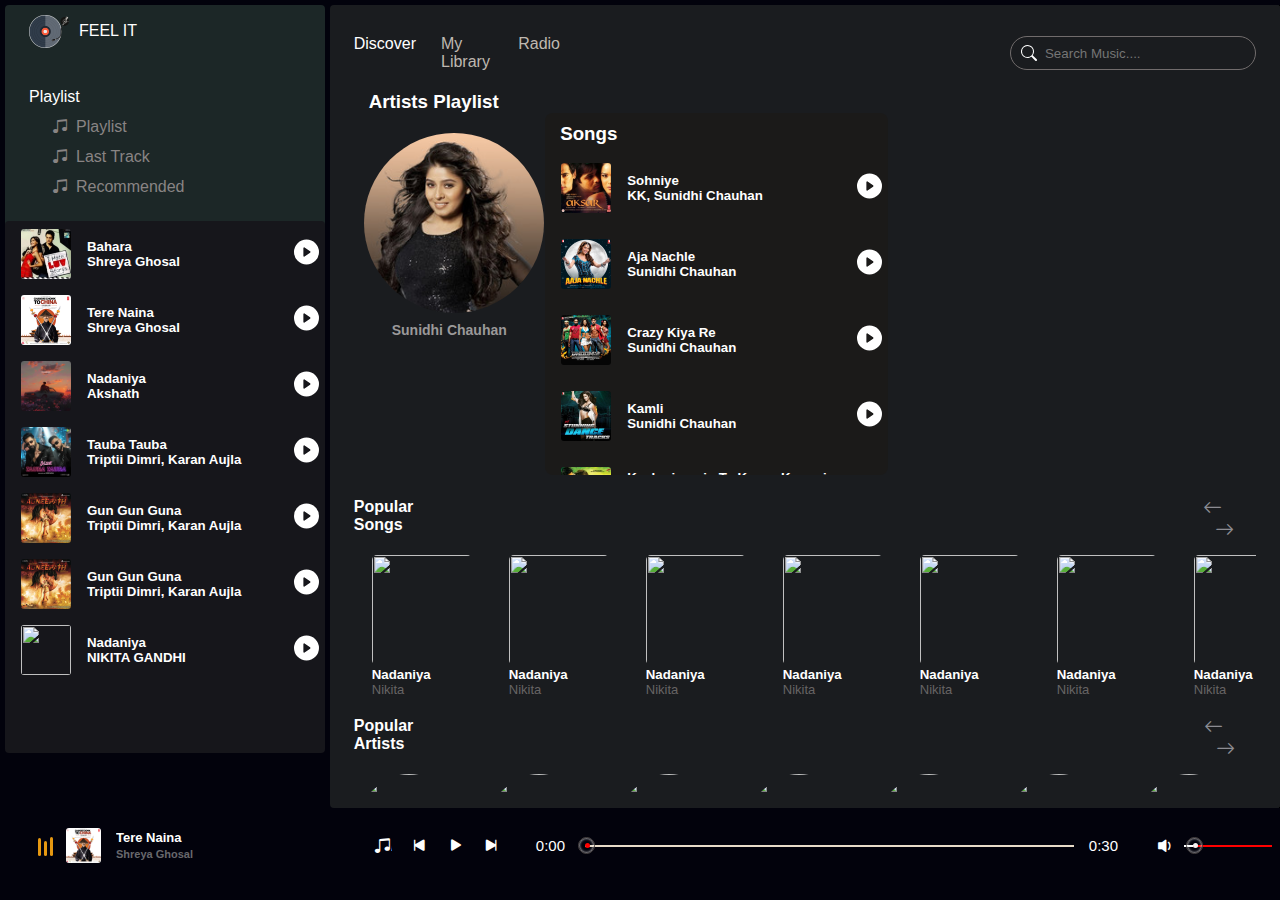
==== Arjit.html @ 0df8376c "first commit" ====
<!DOCTYPE html>
<html lang="en">

<head>
    <meta charset="UTF-8">
    <meta name="viewport" content="width=device-width, initial-scale=1.0">
    <link rel="stylesheet" href="https://cdn.jsdelivr.net/npm/bootstrap-icons@1.11.3/font/bootstrap-icons.min.css">
    <link rel="styleSheet" href="style.css">
    <link rel="styleSheet" href="utility.css">

    <title>Music</title>
</head>

<body>
    <header>
        <div class="left">
            <div class="logo">
                <ul>
                    <li><img src="logo.png">FEEL IT</li>
                </ul>

            </div>
            <h>Playlist</h>
            <div class="Playlist">
                <h4><i class="bi bi-music-note-beamed "></i>Playlist</h4>
                <h4><i class="bi bi-music-note-beamed "></i>Last Track</h4>
                <h4><i class="bi bi-music-note-beamed "></i>Recommended</h4>
            </div>
            <div class="Songs scroll">
                <li class="songItems">
                    <img
                    src="https://img.wynk.in/unsafe/220x220/filters:no_upscale():strip_exif():format(webp)/http://s3.ap-south-1.amazonaws.com/wynk-music-cms/srch_universalmusic/00602465839722_20240517155724165/1715962822778/24UMGIM56452_T1_cvrart.jpg">
                    <h5>Nadaniya
                    <div class="Name">NIKITA GANDHI</div></h5>
                    <h4><img src="play.svg" class="invert hi" id="1"></h4>
                </li>

                <li class="songItems">
                    <img
                    src="https://img.wynk.in/unsafe/220x220/filters:no_upscale():strip_exif():format(webp)/http://s3-ap-south-1.amazonaws.com/wynk-music-cms/srch_universalmusic/music/update/00602448475596_20220826000727783/1661476851/srch_universalmusic_00602448475596-NGA3B2214021.jpg">
                    <h5>Calm Down
                    <div class="Name">Rema, Salena Gomez</div></h5>
                    <h4><img src="play.svg" class="invert hi" id="2"></h4>
                </li>

                <li class="songItems">
                    <img
                    src="https://img.wynk.in/unsafe/220x220/filters:no_upscale():strip_exif():format(webp)/http://s3.ap-south-1.amazonaws.com/wynk-music-cms/srch_universalmusic/00602465839722_20240517155724165/1715962822778/24UMGIM56452_T1_cvrart.jpg">
                    <h5>Nadaniya
                    <div class="Name">NIKITA GANDHI</div></h5>
                    <h4><img src="play.svg" class="invert hi"></h4>
                </li>

                <li class="songItems">
                    <img
                    src="https://img.wynk.in/unsafe/220x220/filters:no_upscale():strip_exif():format(webp)/http://s3.ap-south-1.amazonaws.com/wynk-music-cms/srch_universalmusic/00602465839722_20240517155724165/1715962822778/24UMGIM56452_T1_cvrart.jpg">
                    <h5>Nadaniya
                    <div class="Name">NIKITA GANDHI</div></h5>
                    <h4><img src="play.svg" class="invert hi"></h4>
                </li>

                <li class="songItems">
                    <img
                    src="https://img.wynk.in/unsafe/220x220/filters:no_upscale():strip_exif():format(webp)/http://s3.ap-south-1.amazonaws.com/wynk-music-cms/srch_universalmusic/00602465839722_20240517155724165/1715962822778/24UMGIM56452_T1_cvrart.jpg">
                    <h5>Nadaniya
                    <div class="Name">NIKITA GANDHI</div></h5>
                    <h4><img src="play.svg" class="invert hi"></h4>
                </li>

                <li class="songItems">
                    <img
                    src="https://img.wynk.in/unsafe/220x220/filters:no_upscale():strip_exif():format(webp)/http://s3.ap-south-1.amazonaws.com/wynk-music-cms/srch_universalmusic/00602465839722_20240517155724165/1715962822778/24UMGIM56452_T1_cvrart.jpg">
                    <h5>Nadaniya
                    <div class="Name">NIKITA GANDHI</div></h5>
                    <h4><img src="play.svg" class="invert hi"></h4>
                </li>

                <li class="songItems">
                    <img
                    src="https://img.wynk.in/unsafe/220x220/filters:no_upscale():strip_exif():format(webp)/http://s3.ap-south-1.amazonaws.com/wynk-music-cms/srch_universalmusic/00602465839722_20240517155724165/1715962822778/24UMGIM56452_T1_cvrart.jpg">
                    <h5>Nadaniya
                    <div class="Name">NIKITA GANDHI</div></h5>
                    <h4><img src="play.svg" class="invert hi"></h4>
                </li>

            </div>
        </div>


    


        <div class="right">
            <nav>
                <ul>
                    <li>Discover</li>
                    <li>My Library</li>
                    <li>Radio</li>
                </ul>
                <div class="search">
                    <img src="search.svg" class="invert">
                    <input type="text" placeholder="Search Music....">
                </div>
            </nav>






            <div class="content">
                <h3>Artists Playlist</h3>
                <div class="ArtistsPlaylist">
                <div class="left_Art">
                    <img src="Artist/Sunidhi.jpg">
                    <h4>Sunidhi Chauhan</h4>
                </div>
                <div class="right_Art">
                    <div class="art">
                        <h3>Songs</h3>
                        <li class="art_songs">
                            <img
                            src="https://img.wynk.in/unsafe/220x220/filters:no_upscale():strip_exif():format(webp)/http://s3.ap-south-1.amazonaws.com/wynk-music-cms/srch_universalmusic/00602465839722_20240517155724165/1715962822778/24UMGIM56452_T1_cvrart.jpg">
                            <h5>Nadaniya
                            <div class="Name">NIKITA GANDHI</div></h5>
                            <h4><img src="play.svg" class="invert hi" id="101"></h4>
                        </li>
        
                        <li class="art_songs">
                            <img
                            src="https://img.wynk.in/unsafe/220x220/filters:no_upscale():strip_exif():format(webp)/http://s3.ap-south-1.amazonaws.com/wynk-music-cms/srch_universalmusic/00602465839722_20240517155724165/1715962822778/24UMGIM56452_T1_cvrart.jpg">
                            <h5>Nadaniya
                            <div class="Name">NIKITA GANDHI</div></h5>
                            <h4><img src="play.svg" class="invert hi" id="102"></h4>
                        </li>
                        <li class="art_songs">
                            <img
                            src="https://img.wynk.in/unsafe/220x220/filters:no_upscale():strip_exif():format(webp)/http://s3.ap-south-1.amazonaws.com/wynk-music-cms/srch_universalmusic/00602465839722_20240517155724165/1715962822778/24UMGIM56452_T1_cvrart.jpg">
                            <h5>Nadaniya
                            <div class="Name">NIKITA GANDHI</div></h5>
                            <h4><img src="play.svg" class="invert hi" id="103"></h4>
                        </li>
                        <li class="art_songs">
                            <img
                            src="https://img.wynk.in/unsafe/220x220/filters:no_upscale():strip_exif():format(webp)/http://s3.ap-south-1.amazonaws.com/wynk-music-cms/srch_universalmusic/00602465839722_20240517155724165/1715962822778/24UMGIM56452_T1_cvrart.jpg">
                            <h5>Nadaniya
                            <div class="Name">NIKITA GANDHI</div></h5>
                            <h4><img src="play.svg" class="invert hi" id="104"></h4>
                        </li>
                        <li class="art_songs">
                            <img
                            src="https://img.wynk.in/unsafe/220x220/filters:no_upscale():strip_exif():format(webp)/http://s3.ap-south-1.amazonaws.com/wynk-music-cms/srch_universalmusic/00602465839722_20240517155724165/1715962822778/24UMGIM56452_T1_cvrart.jpg">
                            <h5>Nadaniya
                            <div class="Name">NIKITA GANDHI</div></h5>
                            <h4><img src="play.svg" class="invert hi" id="105"></h4>
                        </li>
                        <li class="art_songs">
                            <img
                            src="https://img.wynk.in/unsafe/220x220/filters:no_upscale():strip_exif():format(webp)/http://s3.ap-south-1.amazonaws.com/wynk-music-cms/srch_universalmusic/00602465839722_20240517155724165/1715962822778/24UMGIM56452_T1_cvrart.jpg">
                            <h5>Nadaniya
                            <div class="Name">NIKITA GANDHI</div></h5>
                            <h4><img src="play.svg" class="invert hi" id="106"></h4>
                        </li>
                    </div>
                </div>
            </div>
            </div>




            <div class="popular">
                <div class="h4">
                    <h4>Popular Songs</h4>
                    <div class="btn">
                        <i class="bi bi-arrow-left" id="pop_left"></i>
                        <i class="bi bi-arrow-right" id="pop_right"></i>
                    </div>
                </div>



                <div class="popSongs">
                    <li class="songItem">
                        <div class="image_play">
                            <img src="https://img.wynk.in/unsafe/220x220/filters:no_upscale():strip_exif():format(webp)/http://s3.ap-south-1.amazonaws.com/wynk-music-cms/srch_universalmusic/00602465839722_20240517155724165/1715962822778/24UMGIM56452_T1_cvrart.jpg" class="img">
                            <img src="play.svg" id="2" class="bi">

                            
                        </div>
                        <h5>Nadaniya</h5>
                        <div class="subtitle">Nikita</div>
                    </li>

                    <li class="songItem">
                        <div class="image_play">
                            <img src="https://img.wynk.in/unsafe/220x220/filters:no_upscale():strip_exif():format(webp)/http://s3.ap-south-1.amazonaws.com/wynk-music-cms/srch_universalmusic/00602465839722_20240517155724165/1715962822778/24UMGIM56452_T1_cvrart.jpg" class="img">
                            <img src="play.svg" id="2" class="bi">

                            
                        </div>
                        <h5>Nadaniya</h5>
                        <div class="subtitle">Nikita</div>
                    </li>

                    <li class="songItem">
                        <div class="image_play">
                            <img src="https://img.wynk.in/unsafe/220x220/filters:no_upscale():strip_exif():format(webp)/http://s3.ap-south-1.amazonaws.com/wynk-music-cms/srch_universalmusic/00602465839722_20240517155724165/1715962822778/24UMGIM56452_T1_cvrart.jpg" class="img">
                            <img src="play.svg" id="2" class="bi">

                            
                        </div>
                        <h5>Nadaniya</h5>
                        <div class="subtitle">Nikita</div>
                    </li>

                   
                    <li class="songItem">
                        <div class="image_play">
                            <img src="https://img.wynk.in/unsafe/220x220/filters:no_upscale():strip_exif():format(webp)/http://s3.ap-south-1.amazonaws.com/wynk-music-cms/srch_universalmusic/00602465839722_20240517155724165/1715962822778/24UMGIM56452_T1_cvrart.jpg" class="img">
                            <img src="play.svg" id="2" class="bi">

                            
                        </div>
                        <h5>Nadaniya</h5>
                        <div class="subtitle">Nikita</div>
                    </li>

                    <li class="songItem">
                        <div class="image_play">
                            <img src="https://img.wynk.in/unsafe/220x220/filters:no_upscale():strip_exif():format(webp)/http://s3.ap-south-1.amazonaws.com/wynk-music-cms/srch_universalmusic/00602465839722_20240517155724165/1715962822778/24UMGIM56452_T1_cvrart.jpg" class="img">
                            <img src="play.svg" id="2" class="bi">

                            
                        </div>
                        <h5>Nadaniya</h5>
                        <div class="subtitle">Nikita</div>
                    </li>

                    <li class="songItem">
                        <div class="image_play">
                            <img src="https://img.wynk.in/unsafe/220x220/filters:no_upscale():strip_exif():format(webp)/http://s3.ap-south-1.amazonaws.com/wynk-music-cms/srch_universalmusic/00602465839722_20240517155724165/1715962822778/24UMGIM56452_T1_cvrart.jpg" class="img">
                            <img src="play.svg" id="2" class="bi">

                            
                        </div>
                        <h5>Nadaniya</h5>
                        <div class="subtitle">Nikita</div>
                    </li>
                    <li class="songItem">
                        <div class="image_play">
                            <img src="https://img.wynk.in/unsafe/220x220/filters:no_upscale():strip_exif():format(webp)/http://s3.ap-south-1.amazonaws.com/wynk-music-cms/srch_universalmusic/00602465839722_20240517155724165/1715962822778/24UMGIM56452_T1_cvrart.jpg" class="img">
                            <img src="play.svg" id="2" class="bi">

                            
                        </div>
                        <h5>Nadaniya</h5>
                        <div class="subtitle">Nikita</div>
                    </li>


                    <li class="songItem">
                        <div class="image_play">
                            <img src="https://img.wynk.in/unsafe/220x220/filters:no_upscale():strip_exif():format(webp)/http://s3.ap-south-1.amazonaws.com/wynk-music-cms/srch_universalmusic/00602465839722_20240517155724165/1715962822778/24UMGIM56452_T1_cvrart.jpg" class="img">
                            <img src="play.svg" id="2" class="bi">

                            
                        </div>
                        <h5>Nadaniya</h5>
                        <div class="subtitle">Nikita</div>
                    </li>
                    <li class="songItem">
                        <div class="image_play">
                            <img src="https://img.wynk.in/unsafe/220x220/filters:no_upscale():strip_exif():format(webp)/http://s3.ap-south-1.amazonaws.com/wynk-music-cms/srch_universalmusic/00602465839722_20240517155724165/1715962822778/24UMGIM56452_T1_cvrart.jpg" class="img">
                            <img src="play.svg" id="2" class="bi">

                            
                        </div>
                        <h5>Nadaniya</h5>
                        <div class="subtitle">Nikita</div>
                    </li>
                    <li class="songItem">
                        <div class="image_play">
                            <img src="https://img.wynk.in/unsafe/220x220/filters:no_upscale():strip_exif():format(webp)/http://s3.ap-south-1.amazonaws.com/wynk-music-cms/srch_universalmusic/00602465839722_20240517155724165/1715962822778/24UMGIM56452_T1_cvrart.jpg" class="img">
                            <img src="play.svg" id="2" class="bi">

                            
                        </div>
                        <h5>Nadaniya</h5>
                        <div class="subtitle">Nikita</div>
                    </li>
                    <li class="songItem">
                        <div class="image_play">
                            <img src="https://img.wynk.in/unsafe/220x220/filters:no_upscale():strip_exif():format(webp)/http://s3.ap-south-1.amazonaws.com/wynk-music-cms/srch_universalmusic/00602465839722_20240517155724165/1715962822778/24UMGIM56452_T1_cvrart.jpg" class="img">
                            <img src="play.svg" id="2" class="bi">

                            
                        </div>
                        <h5>Nadaniya</h5>
                        <div class="subtitle">Nikita</div>
                    </li>
                    <li class="songItem">
                        <div class="image_play">
                            <img src="https://img.wynk.in/unsafe/220x220/filters:no_upscale():strip_exif():format(webp)/http://s3.ap-south-1.amazonaws.com/wynk-music-cms/srch_universalmusic/00602465839722_20240517155724165/1715962822778/24UMGIM56452_T1_cvrart.jpg" class="img">
                            <img src="play.svg" id="2" class="bi">

                            
                        </div>
                        <h5>Nadaniya</h5>
                        <div class="subtitle">Nikita</div>
                    </li>
                    <li class="songItem">
                        <div class="image_play">
                            <img src="https://img.wynk.in/unsafe/220x220/filters:no_upscale():strip_exif():format(webp)/http://s3.ap-south-1.amazonaws.com/wynk-music-cms/srch_universalmusic/00602465839722_20240517155724165/1715962822778/24UMGIM56452_T1_cvrart.jpg" class="img">
                            <img src="play.svg" id="2" class="bi">

                            
                        </div>
                        <h5>Nadaniya</h5>
                        <div class="subtitle">Nikita</div>
                    </li>
                    <li class="songItem">
                        <div class="image_play">
                            <img src="https://img.wynk.in/unsafe/220x220/filters:no_upscale():strip_exif():format(webp)/http://s3.ap-south-1.amazonaws.com/wynk-music-cms/srch_universalmusic/00602465839722_20240517155724165/1715962822778/24UMGIM56452_T1_cvrart.jpg" class="img">
                            <img src="play.svg" id="2" class="bi">

                            
                        </div>
                        <h5>Nadaniya</h5>
                        <div class="subtitle">Nikita</div>
                    </li>
                    <li class="songItem">
                        <div class="image_play">
                            <img src="https://img.wynk.in/unsafe/220x220/filters:no_upscale():strip_exif():format(webp)/http://s3.ap-south-1.amazonaws.com/wynk-music-cms/srch_universalmusic/00602465839722_20240517155724165/1715962822778/24UMGIM56452_T1_cvrart.jpg" class="img">
                            <img src="play.svg" id="2" class="bi">

                            
                        </div>
                        <h5>Nadaniya</h5>
                        <div class="subtitle">Nikita</div>
                    </li>
                    <li class="songItem">
                        <div class="image_play">
                            <img src="https://img.wynk.in/unsafe/220x220/filters:no_upscale():strip_exif():format(webp)/http://s3.ap-south-1.amazonaws.com/wynk-music-cms/srch_universalmusic/00602465839722_20240517155724165/1715962822778/24UMGIM56452_T1_cvrart.jpg" class="img">
                            <img src="play.svg" id="2" class="bi">

                            
                        </div>
                        <h5>Nadaniya</h5>
                        <div class="subtitle">Nikita</div>
                    </li>
                    <li class="songItem">
                        <div class="image_play">
                            <img src="https://img.wynk.in/unsafe/220x220/filters:no_upscale():strip_exif():format(webp)/http://s3.ap-south-1.amazonaws.com/wynk-music-cms/srch_universalmusic/00602465839722_20240517155724165/1715962822778/24UMGIM56452_T1_cvrart.jpg" class="img">
                            <img src="play.svg" id="2" class="bi">

                            
                        </div>
                        <h5>Nadaniya</h5>
                        <div class="subtitle">Nikita</div>
                    </li>
                    <li class="songItem">
                        <div class="image_play">
                            <img src="https://img.wynk.in/unsafe/220x220/filters:no_upscale():strip_exif():format(webp)/http://s3.ap-south-1.amazonaws.com/wynk-music-cms/srch_universalmusic/00602465839722_20240517155724165/1715962822778/24UMGIM56452_T1_cvrart.jpg" class="img">
                            <img src="play.svg" id="2" class="bi">

                            
                        </div>
                        <h5>Nadaniya</h5>
                        <div class="subtitle">Nikita</div>
                    </li>
                    <li class="songItem">
                        <div class="image_play">
                            <img src="https://img.wynk.in/unsafe/220x220/filters:no_upscale():strip_exif():format(webp)/http://s3.ap-south-1.amazonaws.com/wynk-music-cms/srch_universalmusic/00602465839722_20240517155724165/1715962822778/24UMGIM56452_T1_cvrart.jpg" class="img">
                            <img src="play.svg" id="2" class="bi">

                            
                        </div>
                        <h5>Nadaniya</h5>
                        <div class="subtitle">Nikita</div>
                    </li>
                    <li class="songItem">
                        <div class="image_play">
                            <img src="https://img.wynk.in/unsafe/220x220/filters:no_upscale():strip_exif():format(webp)/http://s3.ap-south-1.amazonaws.com/wynk-music-cms/srch_universalmusic/00602465839722_20240517155724165/1715962822778/24UMGIM56452_T1_cvrart.jpg" class="img">
                            <img src="play.svg" id="2" class="bi">

                            
                        </div>
                        <h5>Nadaniya</h5>
                        <div class="subtitle">Nikita</div>
                    </li>
                    <li class="songItem">
                        <div class="image_play">
                            <img src="https://img.wynk.in/unsafe/220x220/filters:no_upscale():strip_exif():format(webp)/http://s3.ap-south-1.amazonaws.com/wynk-music-cms/srch_universalmusic/00602465839722_20240517155724165/1715962822778/24UMGIM56452_T1_cvrart.jpg" class="img">
                            <img src="play.svg" id="2" class="bi">

                            
                        </div>
                        <h5>Nadaniya</h5>
                        <div class="subtitle">Nikita</div>
                    </li>
                    <li class="songItem">
                        <div class="image_play">
                            <img src="https://img.wynk.in/unsafe/220x220/filters:no_upscale():strip_exif():format(webp)/http://s3.ap-south-1.amazonaws.com/wynk-music-cms/srch_universalmusic/00602465839722_20240517155724165/1715962822778/24UMGIM56452_T1_cvrart.jpg" class="img">
                            <img src="play.svg" id="2" class="bi">

                            
                        </div>
                        <h5>Nadaniya</h5>
                        <div class="subtitle">Nikita</div>
                    </li>
                    

                   

                   
                </div>
            </div>


        <div class="artists">
            <div class="h4">
                <h4>Popular Artists</h4>
                <div class="btn">
                    <i class="bi bi-arrow-left" id="items_left"></i>
                    <i class="bi bi-arrow-right" id="items_right"></i>
                </div>
            </div>
            <div class="items">
                <li>
                    <img src="https://a10.gaanacdn.com/gn_img/artists/Dk9KNk23Bx/k9KNqJJbBx/size_m_1716815348.webp"   >
                    <h5>Arjit Singh</h5>
                </li>

                <li>
                    <img src="https://a10.gaanacdn.com/gn_img/artists/Dk9KNk23Bx/k9KNqJJbBx/size_m_1716815348.webp"   >
                    <h5>Arjit Singh</h5>
                </li>

                <li>
                    <img src="https://a10.gaanacdn.com/gn_img/artists/Dk9KNk23Bx/k9KNqJJbBx/size_m_1716815348.webp"   >
                    <h5>Arjit Singh</h5>
                </li>


                <li>
                    <img src="https://a10.gaanacdn.com/gn_img/artists/Dk9KNk23Bx/k9KNqJJbBx/size_m_1716815348.webp"   >
                    <h5>Arjit Singh</h5>
                </li>


                <li>
                    <img src="https://a10.gaanacdn.com/gn_img/artists/Dk9KNk23Bx/k9KNqJJbBx/size_m_1716815348.webp"   >
                    <h5>Arjit Singh</h5>
                </li>


                <li>
                    <img src="https://a10.gaanacdn.com/gn_img/artists/Dk9KNk23Bx/k9KNqJJbBx/size_m_1716815348.webp"   >
                    <h5>Arjit Singh</h5>
                </li>


                <li>
                    <img src="https://a10.gaanacdn.com/gn_img/artists/Dk9KNk23Bx/k9KNqJJbBx/size_m_1716815348.webp"   >
                    <h5>Arjit Singh</h5>
                </li>


                <li>
                    <img src="https://a10.gaanacdn.com/gn_img/artists/Dk9KNk23Bx/k9KNqJJbBx/size_m_1716815348.webp"   >
                    <h5>Arjit Singh</h5>
                </li>



                <li>
                    <img src="https://a10.gaanacdn.com/gn_img/artists/10q3Z1K52r/10q3Z1K52r/size_m_1717411303.jpg"   >
                    <h5>Shreya Ghoshal</h5>
                </li>

                <li>
                    <img src="https://a10.gaanacdn.com/gn_img/artists/BZgWoOW2d9/BZgWoOW2d9/size_m_1720183416.jpg"   >
                    <h5>Sunidhi </h5>
                </li>

                <li>
                    <img src="https://img.wynk.in/unsafe/248x248/filters:no_upscale():strip_exif():format(webp)/http://s3.ap-south-1.amazonaws.com/discovery-prod-zion/zion/1696452998645-KK.png"   >
                    <h5>KK</h5>
                </li>

                <li>
                    <img src="https://a10.gaanacdn.com/gn_img/artists/21GWwrR3pk/1GWwknpWpk/size_m_1714043257.jpg" >
                    <h5>Atif Aslam</h5>
                </li>

                <li>
                    <img src=https://img.wynk.in/unsafe/248x248/filters:no_upscale():strip_exif():format(webp)/http://s3.ap-south-1.amazonaws.com/discovery-prod-zion/zion/1696453099940-Nikhita_Gandhi.png>
                    <h5>Nikhita Gandhi</h5>
                </li>

                <li>
                    <img src="https://a10.gaanacdn.com/gn_img/artists/Dk9KNk23Bx/k9KNqJJbBx/size_m_1716815348.webp"   >
                    <h5>Arjit Singh</h5>
                </li>

                <li>
                    <img src="https://a10.gaanacdn.com/gn_img/artists/Dk9KNk23Bx/k9KNqJJbBx/size_m_1716815348.webp"   >
                    <h5>Arjit Singh</h5>
                </li>
                
            </div>
        </div>
        </div>
    </header>






    <div class="play">
        <div class="wave" id="wave">
            <div class="wave1"></div>
            <div class="wave1"></div>
            <div class="wave1"></div>
        </div>
        <img src="img/img2.jpg" id="poster">
        <h5 id="tittle">
            Tere Naina
            <div class="sub-tittle">Shreya Ghosal</div>
        </h5>
        <div class="icons">
            <i class="bi shuffle bi-music-note-beamed">next</i>
            <i class="bi bi-skip-start-fill"></i>
            <i class="bi bi-play-fill" id="master_play"></i>
            <i class="bi bi-skip-end-fill"></i>
        </div>
        <span id="currentStart">0:00</span>
        <div class="bar">
            <input type="range" id="seek" min="0" max="100">
            <div class="bar2" id="bar2"></div>
            <div class="dot" id="dot"></div>
        </div>
        <div id="currentEnd">0:30</div>
        <div class="vol_btn">
            <i class="bi bi-volume-down-fill" id="vol_icon"></i>
        </div>
        <div class="vol">
            <input type="range" min="0" max="100" id="vol">
            <div class="vol_bar" id="vol_bar"></div>
            <div class="dot" id="vol_dot"></div>

        </div>
    </div>
    
    <script src="arjit.js"></script>

</body>

</html>
---- style.css ----
header{
    width: 100%;
    height: 92%;
    display: flex;    
}

header .left{
    width: 25%;
    margin-left: 5px;
    margin-top: 5px;
    border-radius: 4px;
    height: 32%;
    background-color: rgb(28, 39, 39);
}



header .right{
    margin-top: 5px;
    margin-left: 5px;
    border-radius: 4px;  
    width: 75%;
    height: 97%;
    background-color: rgb(26, 28, 31);
    overflow-y: scroll;
}



header .left h{
    display: flex;
    color: white;
    font-weight: 500;
    margin: 40px 0 0 24px;
    
}



header .logo img{
    margin-left: 24px;
    width: 40px;   
}

.logo ul li{
    margin-top: 10px;
    gap: 10px;
    color: white;   
    display: flex;
    align-items: center;   
}

header .Playlist{
    margin-top: 0px;   
    margin-left: 35px;
}

.invert{
    filter: invert(1);
}

header .Playlist h4{
    margin: 12px;
    color: rgb(137, 132, 132);
    gap: 8px;
    display: flex;
    align-items: center;
    font-size: medium;
    font-weight: 400;
    cursor: pointer;
}

header .Playlist h4:hover{
    color: white;
}

header .left .Songs{
    margin-top: 25px;
    border-radius: 4px;   
    height: 201%;
    background-color: rgb(22, 22, 27);
    overflow-y: scroll;
}


header .Songs li{   
    position: relative;
    gap: 16px;
    list-style: none;
    padding: 6px;
    border-radius:3px ;
    color: white;
    align-items: center;
    cursor: pointer;
    display: flex;
}



header .Songs li:hover{
    background-color: rgb(41, 41, 50);
}

header .Songs .songItems  img{   
    margin-left: 10px;
    width: 50px;
    height: 50px;
    border-radius: 3px;   
}

header .Songs .songItems h5{
    overflow: hide;
    width: 210px;
       
}

header .Songs .songItems h4 img{
    width: 25px;   
}
 

.play{
    display: flex;
    align-items: center;
    padding: 0 8px;
    margin-left: 30px;
}

.play .wave{   
    height: 30px;
    padding-bottom: 5px;
    display: flex;
    align-items: flex-end;    
}

.play .wave .wave1{
    width: 3px;
    height: 18px;
    background-color: rgb(230, 152, 17);
    margin-right: 3px;
    animation: unset;
    border-radius: 6px;
}

.play .wave .wave1:nth-child(2){
    height: 15px;
    animation-delay: .2s;
    
}

.play .wave .wave1:nth-child(3){
    height: 19px;
    animation-delay: .3s;
}

@keyframes wave{
    0%{
       height: 10px; 
    }
    50%{
        height: 18px; 
     }
    100%{
        height: 5px; 
     }
}

/*Java script classes*/

.play .active .wave1{    
    animation: wave .5s linear infinite;
   
}

.play .active .wave1:nth-child(2){
    
    animation-delay: .2s;
    
}

.play .active .wave1:nth-child(3){
    
    animation-delay: .3s;
}

.play img{
    margin-left: 10px;
    width: 35px;
    height: 35px;
    border-radius: 3px;
}

.play h5{
    color: white;
    margin-left: 15px;   
    overflow: hidden;
    width: 180px;
    font-size: 13px;
    line-height: 17px;
    text-overflow: ellipsis;
    white-space: nowrap;
    
}

.play h5 .sub-tittle{
    color: rgb(104, 104, 108);
    font-size: 11px;
    text-overflow: ellipsis;
    white-space: nowrap;
    overflow: hidden;
}

header .right nav{
    display: flex;
    align-items: center;
    margin: auto;
    width: 95%;
    height: 7%;
    color: white;
    margin-top: 20px;
}

header .right nav ul{
    display: flex;
    list-style: none;
    gap: 25px;

}

header .right nav ul li{
    cursor: pointer;
    color: rgb(191, 184, 176);
    transition: .1s linear;
}

header .right nav ul li:hover{
    color: white;
}

header .right nav ul li:nth-child(1){
    color: white;
}

header .right nav .search{
    position: relative;
    margin-left: 450px;
    display: flex;
    align-items: center;
    width: 30%;
    height: 60%;
    border: 1px solid rgb(113, 108, 108);
    padding: 1px 10px;
    border-radius: 20px;
    gap: 8px;
}

header .right nav .search .search_results{
    position: absolute;
    margin-top: 240px;
    width: 98%;
    height: 200px;
    overflow-y: scroll;
    
    border-radius: 10px;
}

header .right nav .search .search_results::-webkit-scrollbar{
    display: none;
}

header .right nav .search .search_results .card{
    width: 100%;
    min-height: 45px;
    border-radius: 3px;
   
    background-color: rgb(113, 108, 108,.1);
    display: flex;
    align-items: center;
    margin-bottom: 5px;
    text-decoration: none;
}

header .right nav .search .search_results .card img{
    margin-left: 5px;
    width: 35px;
    height: 35px;
    border-radius: 3px;
}

header .right nav .search .search_results .card .content{
    width: 80%;
    height: 100%;
    font-size: 13px;
    font-weight: 600;
}

header .right nav .search .search_results .card .content .subtittle{
    color: rgb(142, 139, 136);
    font-size: 12px;
    font-weight: 500;
}

header .right nav .search input{
    background-color: rgb(26, 28, 31);;
    border: none;
    outline: none;
    color: white;
    width: 100%;
}



.popular {
    width: 95%;
    height: auto;
    padding-top: 5px;
    margin: auto;
   
}

.popular .h4{
    display: flex;
    gap: 82%
}

.popular .h4 h4{
    color: white;
}

.popular .h4 .bi{
    color: rgb(140, 140, 146);
    cursor: pointer;
    font-size: larger;
    font-weight: bolder;
    
}

.popular .h4 .bi:hover{
    color: white;
}

.popular .bi-arrow-right{
    margin-left: 12px;
}

.popSongs{
    width: 100%;
    height: 160px;
    display : flex;
    overflow: auto;
    scroll-behavior: smooth;
}

.popSongs::-webkit-scrollbar{
    display: none;
}

.popSongs li{
    min-width: 137px;
    height: 160px;
    list-style-type: none;
   
    transition: .3s linear;
    padding-top: 5px;
    padding: 18px;
    border-radius: 5px;
}

.popSongs li:hover{
    background-color: rgb(46, 44, 44);
}

.popSongs .image_play{
    position: relative;
    width: 100px;
    height: 100px;
    display: flex;
    align-items: center;
    justify-content: center;
}

.popSongs .image_play .img{
    width: 110%;
    height: 110%;
    border-radius: 5px;

}

.popSongs .image_play .bi{
    position: absolute;
    width: 30px;
    cursor: pointer;
    transition: .2s linear;
    opacity: 0;
}

.popSongs li:hover .image_play .bi{
    opacity: 1;
}

.popSongs h5{
    color : white;
    margin-top: 7px;   
    width: 98px;
    overflow: hidden;
    white-space: nowrap;
    text-overflow: ellipsis;
    
}

.popSongs .subtitle{
    color: rgb(103, 100, 100);  
    font-size: 13px;
    overflow: hidden;
    width: 98px;
    white-space: nowrap;
    text-overflow: ellipsis;
    
}



.artists{
    width: 95%;
    height: auto;
    margin: auto;
    margin-top: 15px;
}

.artists .h4{
    display: flex;
    gap: 82%
}

.artists .h4 h4{
    color: white;
}

.artists .h4 .bi{
    color: rgb(140, 140, 146);
    cursor: pointer;
    font-size: larger;
    font-weight: bolder;
    
}

.artists .h4 .bi:hover{
    color: white;
}

.artists .bi-arrow-right{
    margin-left: 12px;
}

.items{
    width: 100%;
    height: auto;
    display: flex;
   
    overflow: auto;
    scroll-behavior: smooth;
    margin-top:8px ;
}

.items::-webkit-scrollbar{
    display: none;

}

.items li{
    list-style: none;
    margin-right: 20px;
    cursor: pointer;
    padding: 5px;
    border-radius: 3px;
    
}

.items li:hover{
    background-color: rgb(46, 44, 44);
}

.items li img{
    border-radius: 50%;
    width: 100px;
    height: 100px;
}

.items li h5{
    color: rgb(103, 111, 111);
    margin: auto;
    width: 100px;
    height: 20px;
    overflow: hidden;
    white-space: nowrap;
    text-overflow: ellipsis;
    display: flex;
    justify-content: center;
}

.items li:hover  h5{
    color: white;
}

.icons{
    color: white;
    font-size: 20px;
    display: flex;
    align-items: center;
    outline:none;
    margin-left: 100px;

}

.icons .bi{
    cursor: pointer;
    outline:none;
}

.icons .shuffle{
    font-size: 17px;
    margin-right: 17px;
    width: 17.5px;
    overflow: hidden;
    display: flex;
    align-items: center;
}

.icons .bi:nth-child(3){
    padding: 1px 5px 0 7px;
    margin: 0 10px;

}

.play span{
    color: white;
    width: 45px;
    font-size: 15px;
}

#currentStart{
    margin-left: 35px;
}

.play .bar{
    position: relative;
    width: 45%;
    height: 2px;
    background-color: rgb(231, 219, 201);
    margin: 0px 15px 0px 10px;
}

.play .bar .bar2{
    position: absolute;
    background-color: rgb(232, 28, 13);
    width: 0%;
    height: 100%;
    top: 0;
    transition: .3s linear;

}

.play .bar .dot{
    position: absolute;
    width: 5px;
    height: 5px;
    background: red;
    border-radius: 50%;
    left: 0%;
    top: -1.5px;
    transition: .3s linear;
  
     

}

.play .bar .dot::before{
    content: '';
    position: absolute;
    width: 15px;
    height: 15px;
    border: 1px solid rgb(74, 69, 69);
    border-radius: 50%;
    left: -7px;
    top: -6.5px;
    box-shadow: inset 0px 0px 3px white;
}

.play .bar input{
    position: absolute;
    width: 100%;
    top: -7px;
    left: 0;
    cursor: pointer;
    z-index: 9999999999999999999999999999999999999999;
    opacity: 0;

}

#currentEnd{
    color: white;
    font-size: 15px;
    width: 40px;
}

.play .vol_btn{
    color: white;
    font-size: 22px;
    margin-left: 30px;
    
    margin-top: 3px;
}

.play .vol{
    position: relative;
    width: 100px;
    height: 2px;
    background: red;
    margin-left: 8px;
    
}

.play .vol input{
    position: absolute;
    width: 100%;
    cursor: pointer;
    z-index: 999999999999999999999999999;
    opacity: 0;
}

.play .vol .vol_bar{
    position: absolute;
    background: white;
    width: 10%;
    height: 100%;
    transition: .3s linear;



}

.play .vol .dot{
    position: absolute;
    width: 5px;
    height: 5px;
    background: rgb(245, 242, 242);
    border-radius: 50%;
    left: 10%;
    top: -1.5px;
    transition: .3s linear;
     

}

.play .vol .dot::before{
    content: '';
    position: absolute;
    width: 15px;
    height: 15px;
    border: 1px solid rgb(74, 69, 69);
    border-radius: 50%;
    left: -7px;
    top: -6.5px;
    box-shadow: inset 0px 0px 3px white;
}

.content {

    color: white;
    width: 95%;
    height: 50%;   
    margin: auto;
}

.ArtistsPlaylist{
    display: flex;
    width: 95%;
    height: 100%; 
}

.content h3{
    margin-left: 15px;
    margin-top: 10px;
}

.content .left_Art{
    margin-top: 20px;
    margin-left: 10px;
    width: 20%;   
    height: 70%;
  
}

.content .left_Art img{
    border-radius: 50%;
    width: 180px;
}

.content .right_Art{
    width: 40%;
    height: 90%;
   
    margin-left: 10px;
    overflow-y: scroll;
    background-color: rgb(27, 26, 25);
    border-radius: 8px;
}

.content .right_Art::-webkit-scrollbar{

    display: none;
}




header .art li{  
    margin-top: 10px; 
    position: relative;
    gap: 16px;
    list-style: none;
    padding: 6px;
    border-radius:3px ;
    color: white;
    align-items: center;
    cursor: pointer;
    display: flex;
}



header .art li:hover{
    background-color: rgb(41, 41, 50);
}

header .art .art_songs  img{   
    margin-left: 10px;
    width: 50px;
    height: 50px;
    border-radius: 3px;   
}

header .art .art_songs h5{
    overflow: hide;
    width: 210px;
       
}

header .art .art_songs h4 img{
    width: 25px;   
}

.left_Art h4{
    color: rgb(155, 153, 153);  
    margin-top: 5px;
    margin-left: 8px;
    justify-content: center;
    display: flex;   
    font-size: 14px;
    overflow: hidden;
    width: 155px;
    white-space: nowrap;
    text-overflow: ellipsis;

}





/*Login Style*/



body{
    background-color: rgb(18, 13, 13);
}

.left_login{
    margin-top: 5px;
    margin-left: 80px;
    position: relative;
    width: 30%;
    height: 700px;
    background: rgb(237, 232, 232);
    box-shadow: 5px 0px 2px rgb(232, 227, 227);
    border-radius: 5px;
    display: flex;
    align-items: center;
    justify-content: center;
}

.right_login{
    margin-top: 5px;
    margin-right: 80px;
    width: 70%;
    height: 700px;
    background-color: rgb(59, 58, 58);
    border-radius: 8px;
    

}

.left_login .content{
    color: black;
    width: 80%;
    height: auto;
    border: 1px solid black;
    padding: 25px 20px;
    background-color: rgb(232, 227, 227);
}

.left_login .content h3{
    margin-left: 0px;
}

.left_login .content .card{
    width: 100%;
    display: flex;
    align-items: flex-start;
    flex-direction: column;
    justify-content: center;
    margin-top: 20px;
     
}

.left_login .content .card label{
    font-size: 14px;
}

.left_login .content .card input{
    width: 93%;
    padding: 6px 10px;
    border: 1px solid rgb(160, 153, 153);
    background-color: rgb(235, 240, 244);
    margin-top: 5px;
}

.left_login .content .submit{
    margin-top: 20px;
    padding: 8px 20px;
    color: white;
    background-color: black;
    width: 100%;
    cursor: pointer;

}

.left_login .content .check{
    display: flex;
    align-items: center;
    margin-top: 10px;
}

.left_login .content .check span {
    margin-left: 5px;
    font-size: 13px;
}

.left_login .content p{
    margin-top: 90px;
    text-align: center;
    font-size: 14px;
    gap: 5px;
}
---- utility.css ----
.scroll{
    /* WebKit browsers (Chrome, Safari) */
::-webkit-scrollbar {
    width: 12px;  /* Width of the scrollbar */
}

::-webkit-scrollbar-track {
    background: #414141;  /* Track (background) */
}

::-webkit-scrollbar-thumb {
    background-color: rgb(249, 239, 239);  /* Scrollbar handle */
    border-radius: 10px;  /* Roundness of the handle */
    border: 2px solid #531111;  /* Padding around handle */
}

/* Firefox */
* {
    scrollbar-width: thin;  /* Thin scrollbar */
    scrollbar-color: rgb(44, 41, 41) #1c1616;  /* Handle and track */
}

/* Edge, Internet Explorer */
body {
    -ms-overflow-style: scrollbar;  /* Forces scrollbar in IE */
}

}

@import url('https://fonts.googleapis.com/css2?family=Poppins:ital,wght@0,100;0,200;0,300;0,400;0,500;0,600;0,700;0,800;0,900;1,100;1,200;1,300;1,400;1,500;1,600;1,700;1,800;1,900&family=Roboto:wght@700&family=Work+Sans:ital,wght@0,100..900;1,100..900&display=swap');

* {
    padding: 0;
    margin: 0;
    box-sizing: border-box;
    
    
}

body {
    font-family: 'Poppins' , sans-serif;
    width: 100%;
    height: 100vh;
    background-color: rgb(2, 2, 12);   
}
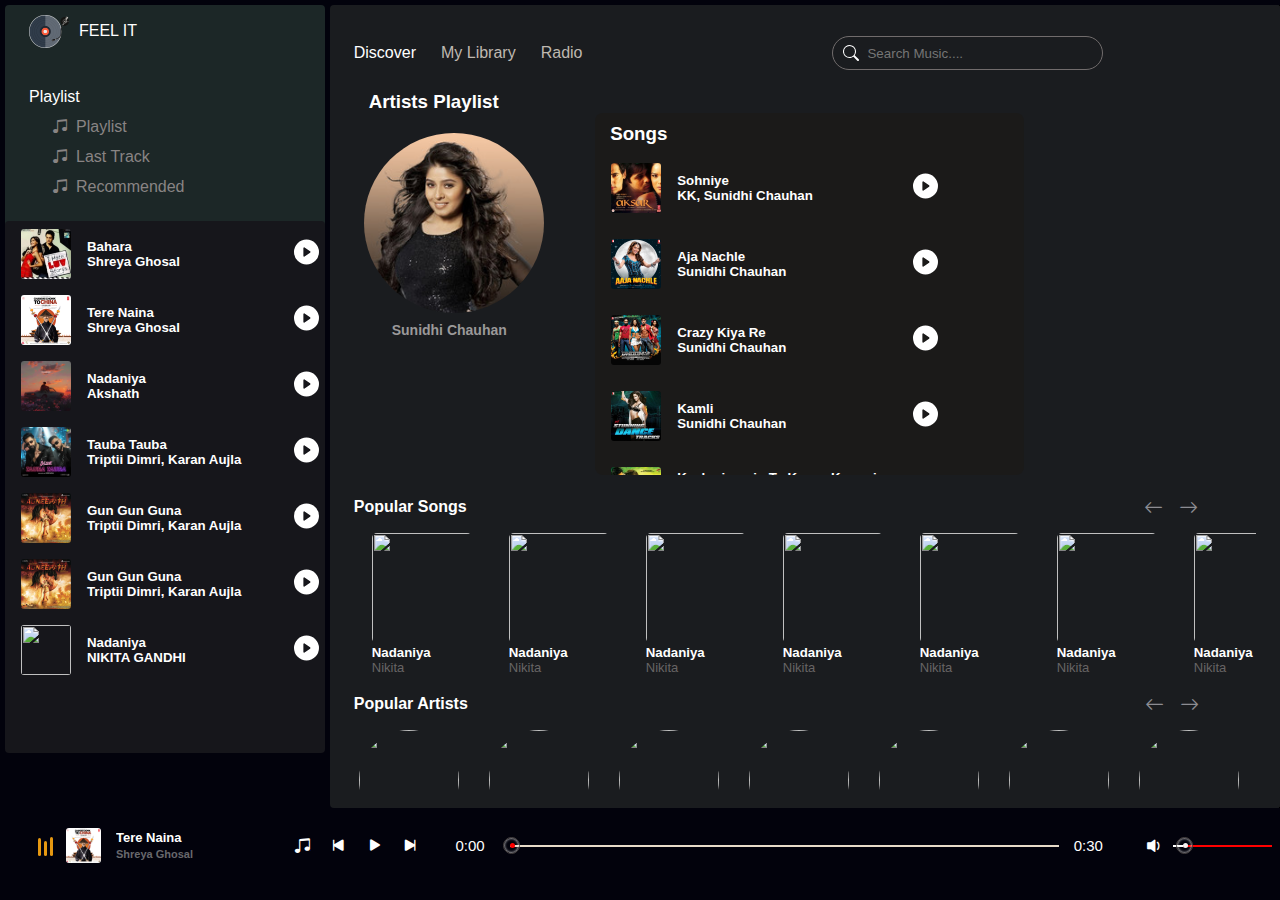
==== commit 11bbfc2d: "Responsive" ====
--- a/Arjit.html
+++ b/Arjit.html
@@ -6,6 +6,7 @@
     <meta name="viewport" content="width=device-width, initial-scale=1.0">
     <link rel="stylesheet" href="https://cdn.jsdelivr.net/npm/bootstrap-icons@1.11.3/font/bootstrap-icons.min.css">
     <link rel="styleSheet" href="style.css">
+    <link rel="styleSheet" href="response.css">
     <link rel="styleSheet" href="utility.css">
 
     <title>Music</title>
@@ -432,46 +433,6 @@
                     <h5>Arjit Singh</h5>
                 </li>
 
-                <li>
-                    <img src="https://a10.gaanacdn.com/gn_img/artists/Dk9KNk23Bx/k9KNqJJbBx/size_m_1716815348.webp"   >
-                    <h5>Arjit Singh</h5>
-                </li>
-
-                <li>
-                    <img src="https://a10.gaanacdn.com/gn_img/artists/Dk9KNk23Bx/k9KNqJJbBx/size_m_1716815348.webp"   >
-                    <h5>Arjit Singh</h5>
-                </li>
-
-
-                <li>
-                    <img src="https://a10.gaanacdn.com/gn_img/artists/Dk9KNk23Bx/k9KNqJJbBx/size_m_1716815348.webp"   >
-                    <h5>Arjit Singh</h5>
-                </li>
-
-
-                <li>
-                    <img src="https://a10.gaanacdn.com/gn_img/artists/Dk9KNk23Bx/k9KNqJJbBx/size_m_1716815348.webp"   >
-                    <h5>Arjit Singh</h5>
-                </li>
-
-
-                <li>
-                    <img src="https://a10.gaanacdn.com/gn_img/artists/Dk9KNk23Bx/k9KNqJJbBx/size_m_1716815348.webp"   >
-                    <h5>Arjit Singh</h5>
-                </li>
-
-
-                <li>
-                    <img src="https://a10.gaanacdn.com/gn_img/artists/Dk9KNk23Bx/k9KNqJJbBx/size_m_1716815348.webp"   >
-                    <h5>Arjit Singh</h5>
-                </li>
-
-
-                <li>
-                    <img src="https://a10.gaanacdn.com/gn_img/artists/Dk9KNk23Bx/k9KNqJJbBx/size_m_1716815348.webp"   >
-                    <h5>Arjit Singh</h5>
-                </li>
-
 
 
                 <li>
--- a/style.css
+++ b/style.css
@@ -663,6 +663,151 @@
     left: -7px;
     top: -6.5px;
     box-shadow: inset 0px 0px 3px white;
+}
+
+.home_content {
+    margin-top: 15px;
+    margin-bottom: 10px;   
+    width: 100%;
+    height: 55%;    
+      
+    border-radius: 8px;
+}
+
+
+.home_content .container{
+    position: relative;
+    margin-left: 30px;
+    
+    width: 910px;
+    height: 350px;
+    background: rgb(26, 28, 31);
+    box-shadow: 0 10px 10px rgb(23, 21, 21);
+    
+}
+
+.container .slide .item{
+    width: 200px;
+    height: 220px;
+    position: absolute;
+    top: 50%;
+  
+    transform: translate(0, -50%);
+    border-radius: 20px;
+    background-position: 50% 50%;
+    background-size: cover;
+    display: inline-block;
+    transition: 0.5s;
+}
+
+.slide .item:nth-child(1),
+.slide .item:nth-child(2){
+    top: 0;
+    left: 0;
+    transform: translate(0, 0);
+    border-radius: 10;
+    width: 100%;
+    height: 100%;
+}
+
+
+.slide .item:nth-child(3){
+    left: 50%;
+}
+.slide .item:nth-child(4){
+    left: calc(50% + 220px);
+}
+.slide .item:nth-child(5){
+    left: calc(50% + 440px);
+}
+
+/* here n = 0, 1, 2, 3,... */
+.slide .item:nth-child(n + 6){
+    left: calc(50% + 660px);
+    opacity: 0;
+}
+
+
+
+.item .ep{
+    position: absolute;
+    top: 50%;
+    left: 100px;
+    width: 350px;
+    text-align: left;
+    color: #eee;
+    transform: translate(0, -50%);
+    font-family: system-ui;
+    display: none;
+}
+
+
+.slide .item:nth-child(2) .ep{
+    display: block;
+}
+
+
+.ep .name{
+    font-size: 40px;
+    text-transform: uppercase;
+    font-weight: bold;
+    opacity: 0;
+    animation: animate 1s ease-in-out 1 forwards;
+}
+
+.ep .des{
+    margin-top: 10px;
+    margin-bottom: 20px;
+    opacity: 0;
+    animation: animate 1s ease-in-out 0.3s 1 forwards;
+}
+
+.ep button{
+    padding: 10px 20px;
+    border: none;
+    cursor: pointer;
+    opacity: 0;
+    animation: animate 1s ease-in-out 0.6s 1 forwards;
+}
+
+
+@keyframes animate {
+    from{
+        opacity: 0;
+        transform: translate(0, 100px);
+        filter: blur(33px);
+    }
+
+    to{
+        opacity: 1;
+        transform: translate(0);
+        filter: blur(0);
+    }
+}
+
+
+
+.button{
+    width: 100%;
+    text-align: center;
+    position: absolute;
+    bottom: 20px;
+}
+
+.button button{
+    width: 40px;
+    height: 35px;
+    border-radius: 8px;
+    border: none;
+    cursor: pointer;
+    margin: 0 5px;
+    border: 1px solid #000;
+    transition: 0.3s;
+}
+
+.button button:hover{
+    background: #ababab;
+    color: #fff;
 }
 
 .content {
--- a/response.css
+++ b/response.css
@@ -0,0 +1,142 @@
+@media screen and (max-width:1525px) {
+
+    header .right nav .search {
+        margin-left: 250px;
+        
+    }
+
+    .home_content {
+    
+        height: 48%;
+
+    }
+
+    .slide .item:nth-child(5){
+        left: calc(50% + 220px);
+    }
+    
+
+    .home_content .container {
+        margin-left: 20px;
+        width: 600px;
+    }
+
+    .ep .name {
+        font-size: 30px;
+    }
+
+    .popular .h4 {
+        gap: 75%;
+    }
+
+    .artists .h4 {
+       
+        gap: 75%;
+    }
+
+    .icons {
+        margin-left: 0px;
+    }
+
+    .content .right_Art {
+        width: 50%;
+        height: 90%;
+        margin-left: 60px;
+    }
+        
+    
+}
+
+@media screen and (max-width:1024px){
+    header .right {
+        position:absolute;
+        
+        width: 100%;
+        
+        
+    }
+    header .left{
+        width: 60%;
+        position: absolute;
+        z-index: 999;
+        transition: 1s linear;   
+    }
+
+    header .left .Songs {
+        height: 205%;
+    }
+
+
+    .slide .item:nth-child(1), .slide .item:nth-child(2) {
+        width: 100%;
+        height: 100%;
+    }
+
+    header .right nav .search {
+        margin-left: 60px;
+    }
+
+    .home_content .container {
+        margin-left: 0px;
+        width: 400px;
+        height: 300px;
+    }
+
+    .slide .item:nth-child(4){
+        left: calc(50% );
+        opacity: 0;
+    }
+
+    .slide .item:nth-child(3){
+        left: calc(50% );
+        opacity: 0;
+    }
+
+    .slide .item:nth-child(5){
+        left: calc(50% );
+        opacity: 0;
+    }
+
+    header .right nav .search {
+        width: 35%;
+        
+    }
+
+    .button {
+        bottom: 20px;
+    }
+
+    .popular .h4 {
+        gap: 50%;
+    }
+
+    .artists .h4 {
+       
+        gap: 50%;
+    }
+
+    .item .ep {
+        width: 280px;
+        
+    }
+
+    .home_content {
+        height: auto;
+    }
+
+    header .right {
+        height: 90%;   
+    }
+
+    .left .Songs h6{
+        position: absolute;
+        right: 0;
+        bottom: 10px;
+    }
+    
+
+
+
+        
+
+}